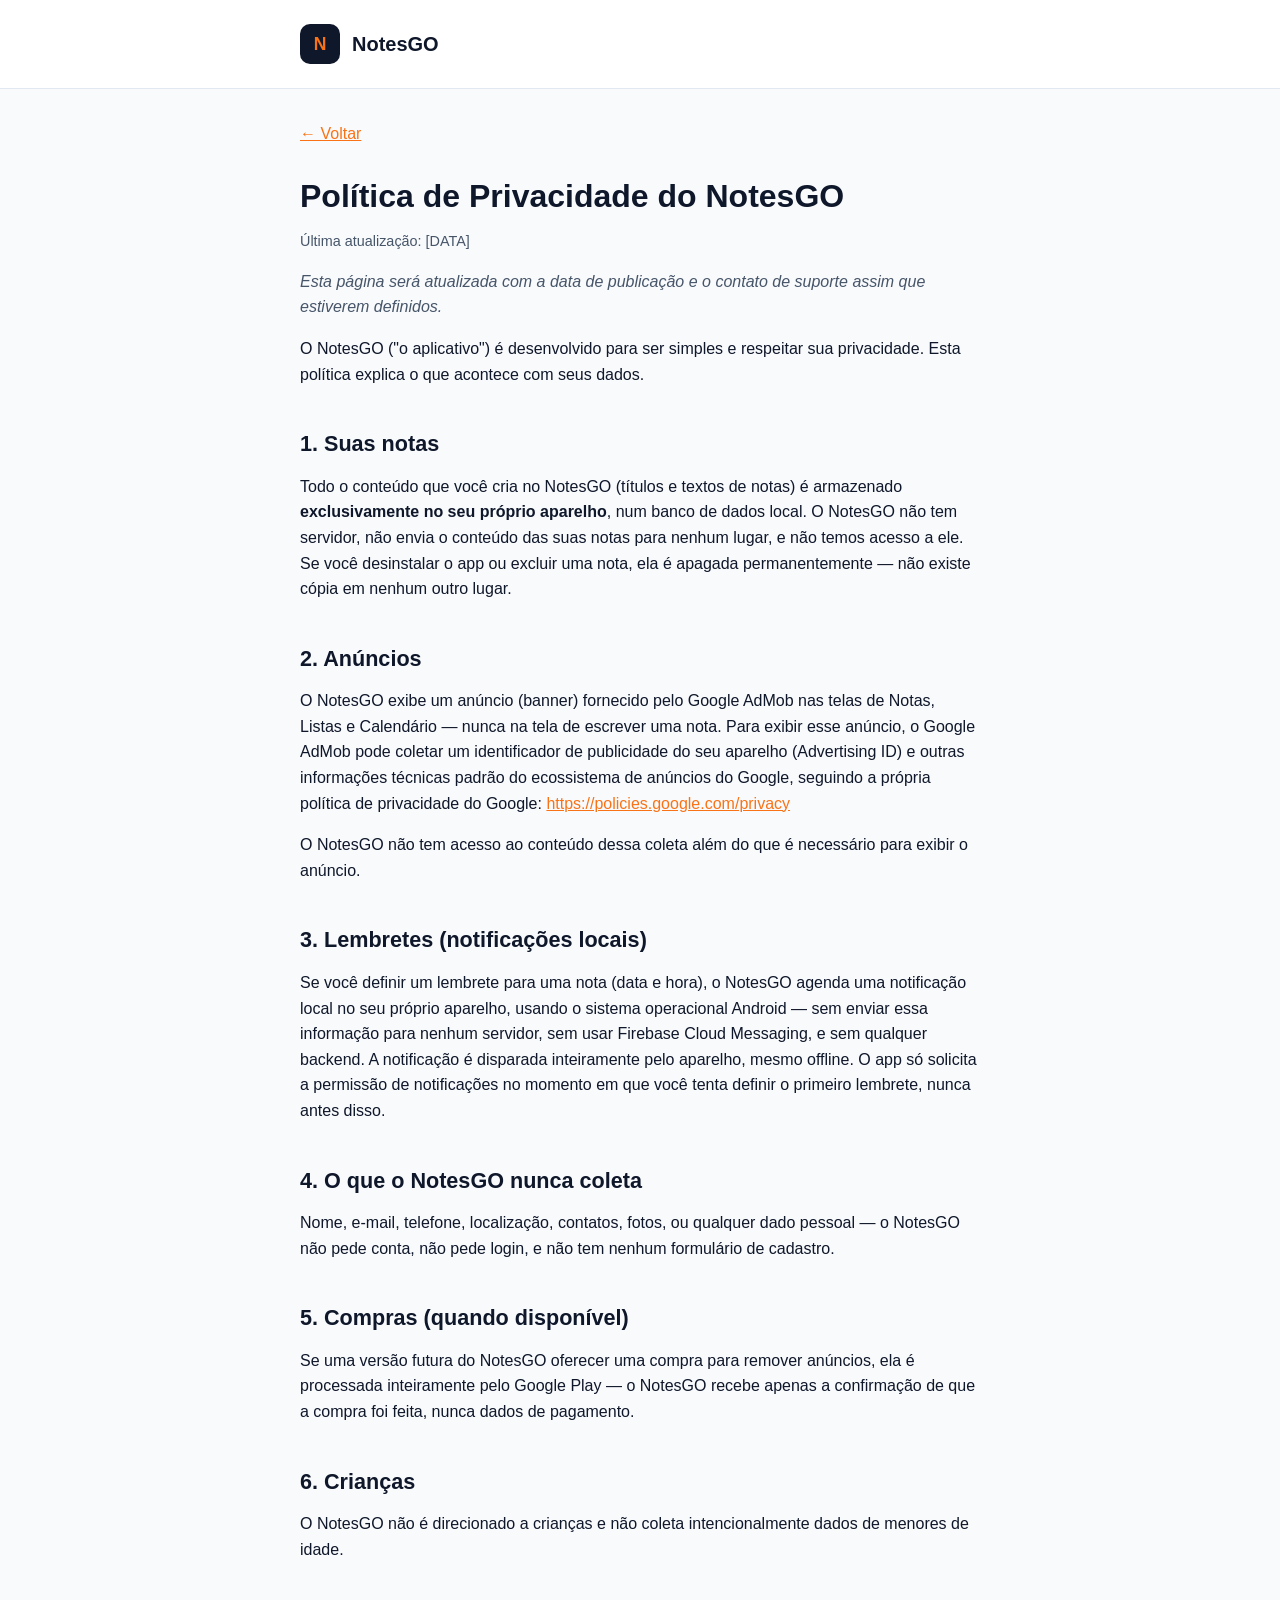
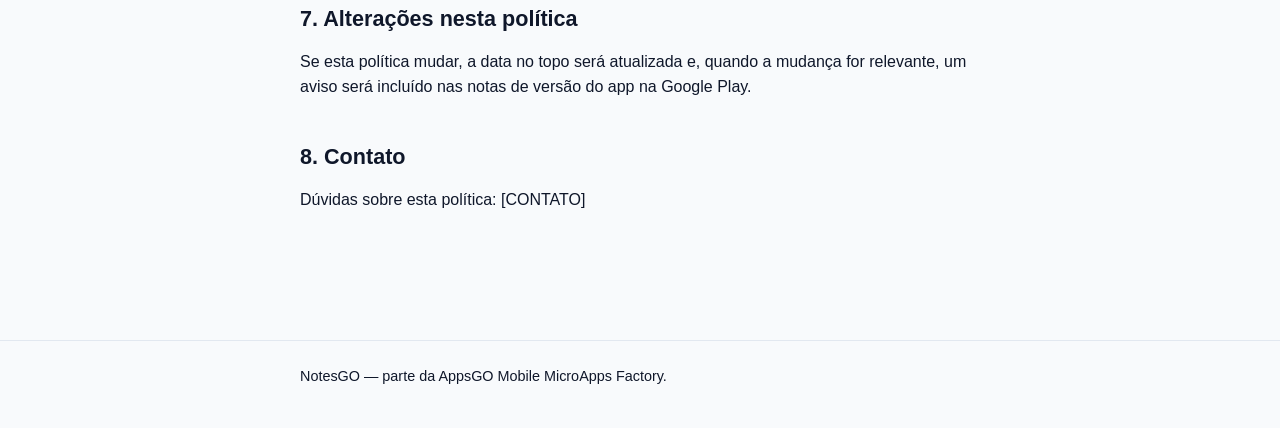
==== privacy-policy.html @ ace7dba1 "feat: build NotesGO public site with Privacy Policy page Turns this repo into the NotesGO public sit" ====
<!DOCTYPE html>
<html lang="pt-BR">
<head>
  <meta charset="UTF-8">
  <meta name="viewport" content="width=device-width, initial-scale=1.0">
  <title>Política de Privacidade — NotesGO</title>
  <meta name="description" content="Política de Privacidade oficial do NotesGO.">
  <link rel="stylesheet" href="style.css">
</head>
<body>
  <header class="site-header">
    <div class="header-inner">
      <span class="logo-mark" aria-hidden="true">N</span>
      <h1>NotesGO</h1>
    </div>
  </header>

  <main>
    <a class="back-link" href="index.html">&larr; Voltar</a>

    <h1>Política de Privacidade do NotesGO</h1>
    <p class="updated">Última atualização: [DATA]</p>

    <p class="pending">
      Esta página será atualizada com a data de publicação e o contato de suporte assim que
      estiverem definidos.
    </p>

    <p>
      O NotesGO ("o aplicativo") é desenvolvido para ser simples e respeitar sua privacidade. Esta
      política explica o que acontece com seus dados.
    </p>

    <h2>1. Suas notas</h2>
    <p>
      Todo o conteúdo que você cria no NotesGO (títulos e textos de notas) é armazenado
      <strong>exclusivamente no seu próprio aparelho</strong>, num banco de dados local. O NotesGO
      não tem servidor, não envia o conteúdo das suas notas para nenhum lugar, e não temos acesso
      a ele. Se você desinstalar o app ou excluir uma nota, ela é apagada permanentemente — não
      existe cópia em nenhum outro lugar.
    </p>

    <h2>2. Anúncios</h2>
    <p>
      O NotesGO exibe um anúncio (banner) fornecido pelo Google AdMob nas telas de Notas, Listas e
      Calendário — nunca na tela de escrever uma nota. Para exibir esse anúncio, o Google AdMob
      pode coletar um identificador de publicidade do seu aparelho (Advertising ID) e outras
      informações técnicas padrão do ecossistema de anúncios do Google, seguindo a própria
      política de privacidade do Google:
      <a href="https://policies.google.com/privacy" target="_blank" rel="noopener noreferrer">https://policies.google.com/privacy</a>
    </p>
    <p>
      O NotesGO não tem acesso ao conteúdo dessa coleta além do que é necessário para exibir o
      anúncio.
    </p>

    <h2>3. Lembretes (notificações locais)</h2>
    <p>
      Se você definir um lembrete para uma nota (data e hora), o NotesGO agenda uma notificação
      local no seu próprio aparelho, usando o sistema operacional Android — sem enviar essa
      informação para nenhum servidor, sem usar Firebase Cloud Messaging, e sem qualquer backend.
      A notificação é disparada inteiramente pelo aparelho, mesmo offline. O app só solicita a
      permissão de notificações no momento em que você tenta definir o primeiro lembrete, nunca
      antes disso.
    </p>

    <h2>4. O que o NotesGO nunca coleta</h2>
    <p>
      Nome, e-mail, telefone, localização, contatos, fotos, ou qualquer dado pessoal — o NotesGO
      não pede conta, não pede login, e não tem nenhum formulário de cadastro.
    </p>

    <h2>5. Compras (quando disponível)</h2>
    <p>
      Se uma versão futura do NotesGO oferecer uma compra para remover anúncios, ela é processada
      inteiramente pelo Google Play — o NotesGO recebe apenas a confirmação de que a compra foi
      feita, nunca dados de pagamento.
    </p>

    <h2>6. Crianças</h2>
    <p>
      O NotesGO não é direcionado a crianças e não coleta intencionalmente dados de menores de
      idade.
    </p>

    <h2>7. Alterações nesta política</h2>
    <p>
      Se esta política mudar, a data no topo será atualizada e, quando a mudança for relevante, um
      aviso será incluído nas notas de versão do app na Google Play.
    </p>

    <h2>8. Contato</h2>
    <p>Dúvidas sobre esta política: [CONTATO]</p>
  </main>

  <footer class="site-footer">
    <div class="footer-inner">
      <p>NotesGO — parte da AppsGO Mobile MicroApps Factory.</p>
    </div>
  </footer>
</body>
</html>
---- style.css ----
:root {
  --bg: #f8fafc;
  --surface: #ffffff;
  --text: #0f172a;
  --text-muted: #475569;
  --border: #e2e8f0;
  --accent: #f97316;
  --accent-ink: #14171c;
  --max-width: 720px;
}

* {
  box-sizing: border-box;
}

html {
  -webkit-text-size-adjust: 100%;
}

body {
  margin: 0;
  padding: 0;
  background: var(--bg);
  color: var(--text);
  font-family: -apple-system, BlinkMacSystemFont, "Segoe UI", Roboto, Helvetica, Arial, sans-serif;
  line-height: 1.6;
}

header.site-header {
  border-bottom: 1px solid var(--border);
  background: var(--surface);
}

.site-header .header-inner {
  max-width: var(--max-width);
  margin: 0 auto;
  padding: 1.5rem 1.25rem;
  display: flex;
  align-items: center;
  gap: 0.75rem;
}

.logo-mark {
  display: inline-flex;
  align-items: center;
  justify-content: center;
  width: 40px;
  height: 40px;
  border-radius: 10px;
  background: var(--text);
  color: var(--accent);
  font-weight: 700;
  font-size: 1.1rem;
  flex-shrink: 0;
}

.site-header h1 {
  font-size: 1.25rem;
  margin: 0;
}

main {
  max-width: var(--max-width);
  margin: 0 auto;
  padding: 2rem 1.25rem 4rem;
}

h1 {
  font-size: 2rem;
  margin: 0 0 0.5rem;
}

h2 {
  font-size: 1.35rem;
  margin: 2.5rem 0 0.75rem;
}

h3 {
  font-size: 1.1rem;
  margin: 1.75rem 0 0.5rem;
}

p {
  margin: 0 0 1rem;
  color: var(--text);
}

.lede {
  font-size: 1.1rem;
  color: var(--text-muted);
}

.card {
  background: var(--surface);
  border: 1px solid var(--border);
  border-radius: 12px;
  padding: 1.5rem;
  margin: 1.5rem 0;
}

.card h2 {
  margin-top: 0;
}

a {
  color: var(--accent);
  text-decoration: underline;
}

a:hover {
  opacity: 0.85;
}

.button {
  display: inline-block;
  background: var(--text);
  color: #ffffff;
  padding: 0.65rem 1.25rem;
  border-radius: 999px;
  text-decoration: none;
  font-weight: 600;
}

.button:hover {
  opacity: 0.9;
}

.pending {
  color: var(--text-muted);
  font-style: italic;
}

.updated {
  color: var(--text-muted);
  font-size: 0.9rem;
}

.back-link {
  display: inline-block;
  margin-bottom: 1.5rem;
}

ul {
  padding-left: 1.25rem;
}

li {
  margin-bottom: 0.4rem;
}

footer.site-footer {
  border-top: 1px solid var(--border);
  margin-top: 3rem;
}

.site-footer .footer-inner {
  max-width: var(--max-width);
  margin: 0 auto;
  padding: 1.5rem 1.25rem;
  color: var(--text-muted);
  font-size: 0.9rem;
}

@media (max-width: 480px) {
  h1 {
    font-size: 1.6rem;
  }

  .card {
    padding: 1.15rem;
  }
}
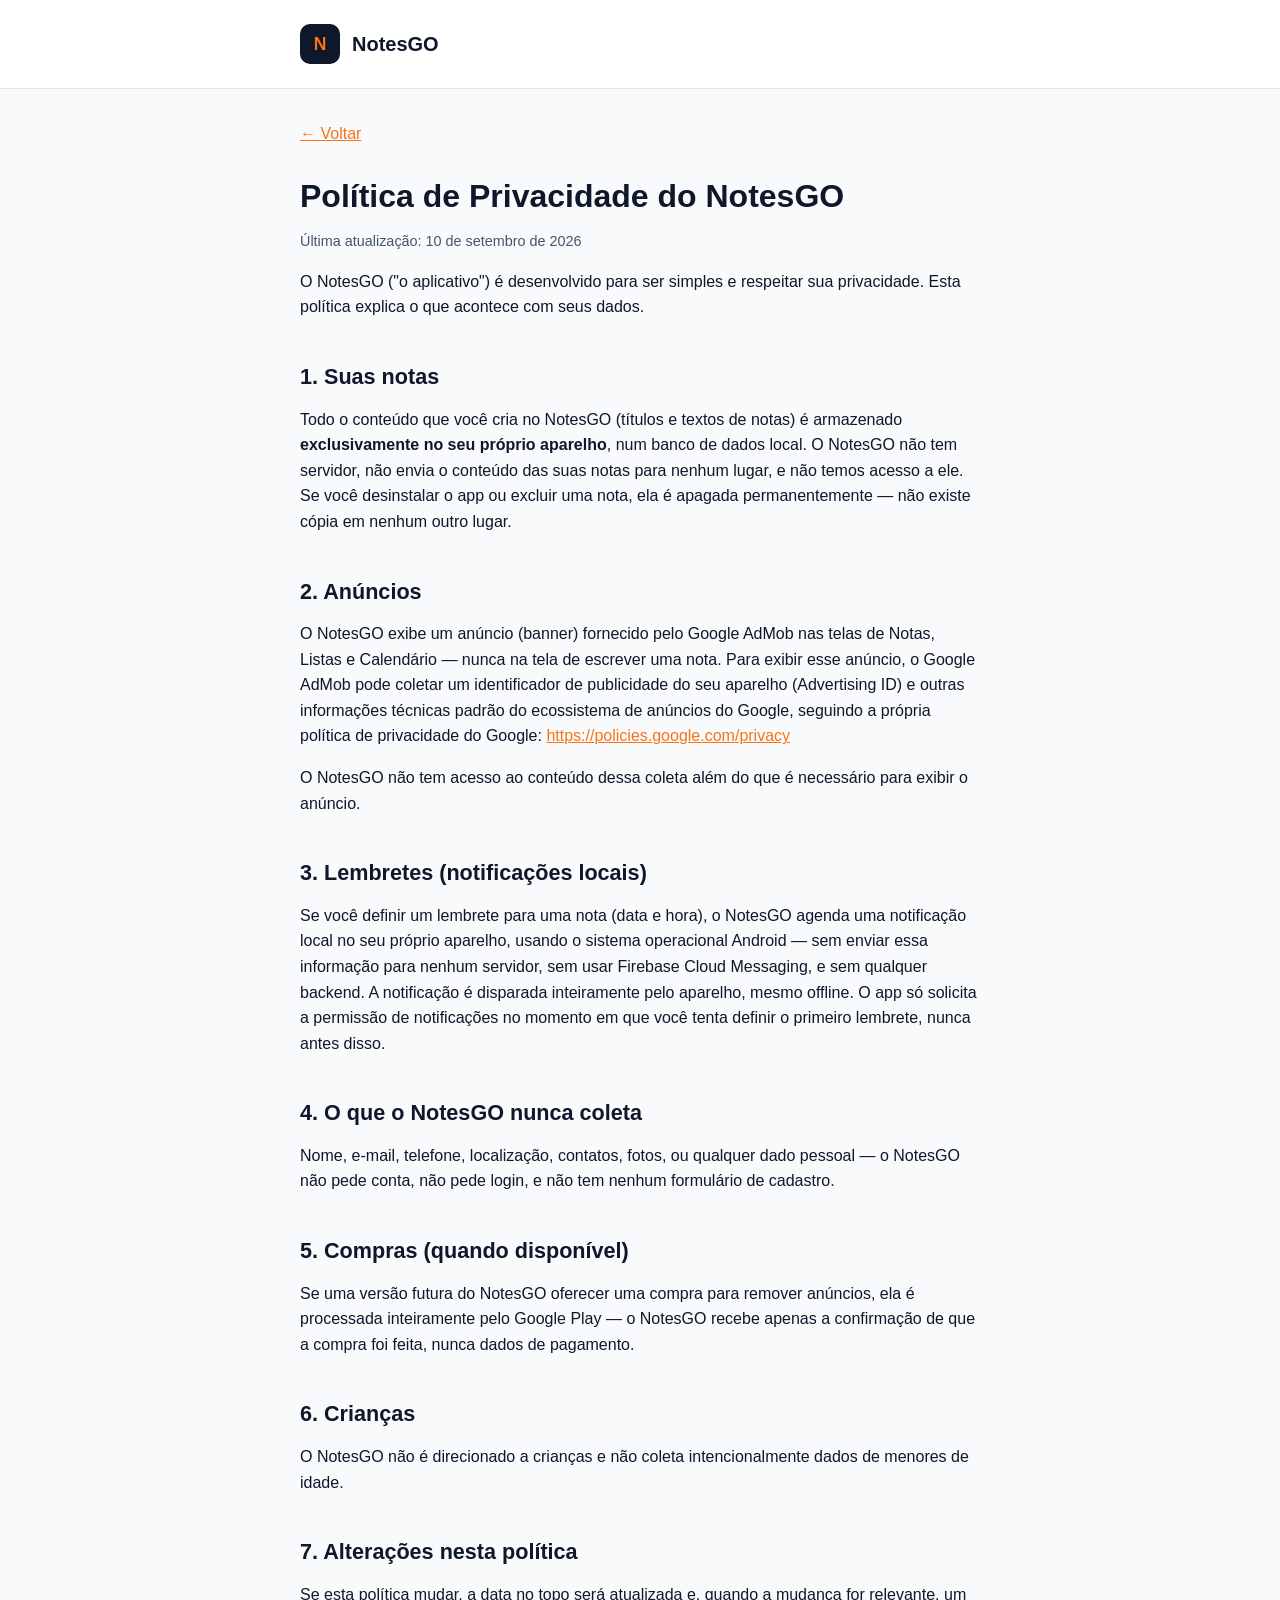
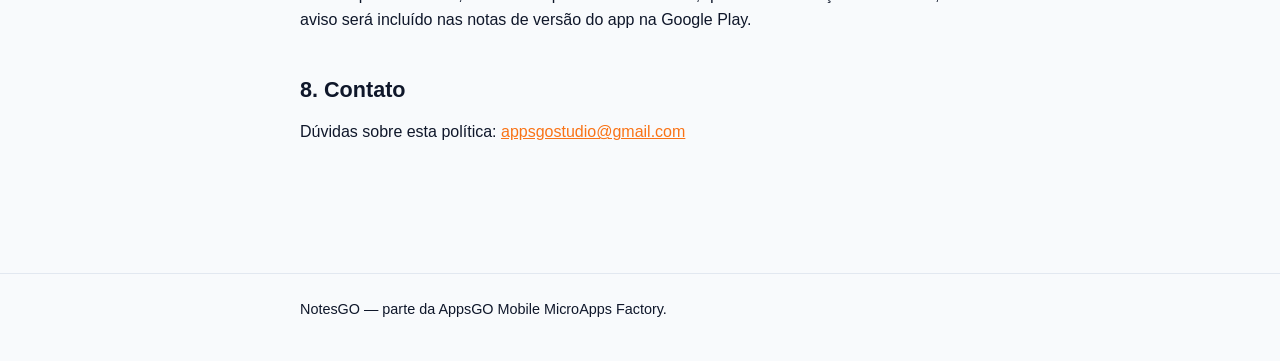
==== commit 672ca3b0: "docs: finalize NotesGO privacy policy contact and date" ====
--- a/privacy-policy.html
+++ b/privacy-policy.html
@@ -19,12 +19,7 @@
     <a class="back-link" href="index.html">&larr; Voltar</a>
 
     <h1>Política de Privacidade do NotesGO</h1>
-    <p class="updated">Última atualização: [DATA]</p>
-
-    <p class="pending">
-      Esta página será atualizada com a data de publicação e o contato de suporte assim que
-      estiverem definidos.
-    </p>
+    <p class="updated">Última atualização: 10 de setembro de 2026</p>
 
     <p>
       O NotesGO ("o aplicativo") é desenvolvido para ser simples e respeitar sua privacidade. Esta
@@ -90,7 +85,7 @@
     </p>
 
     <h2>8. Contato</h2>
-    <p>Dúvidas sobre esta política: [CONTATO]</p>
+    <p>Dúvidas sobre esta política: <a href="mailto:appsgostudio@gmail.com">appsgostudio@gmail.com</a></p>
   </main>
 
   <footer class="site-footer">
